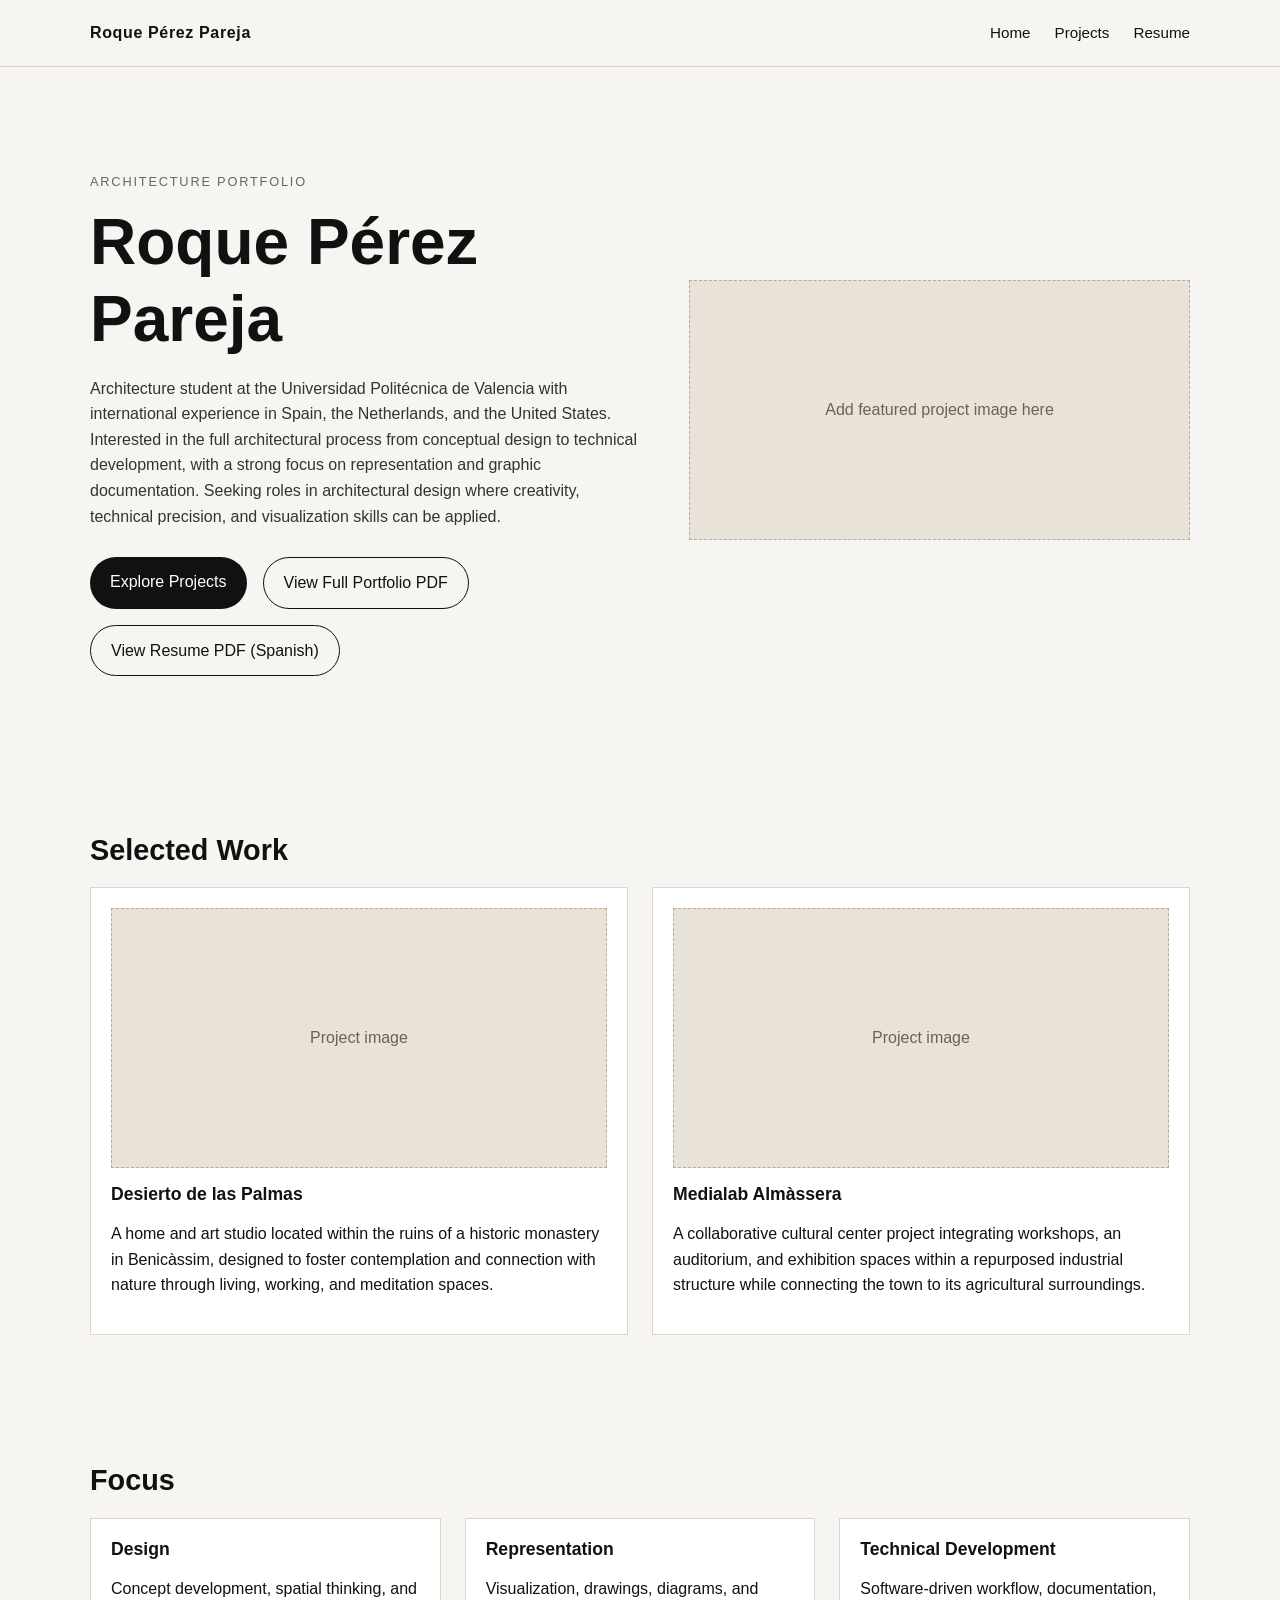
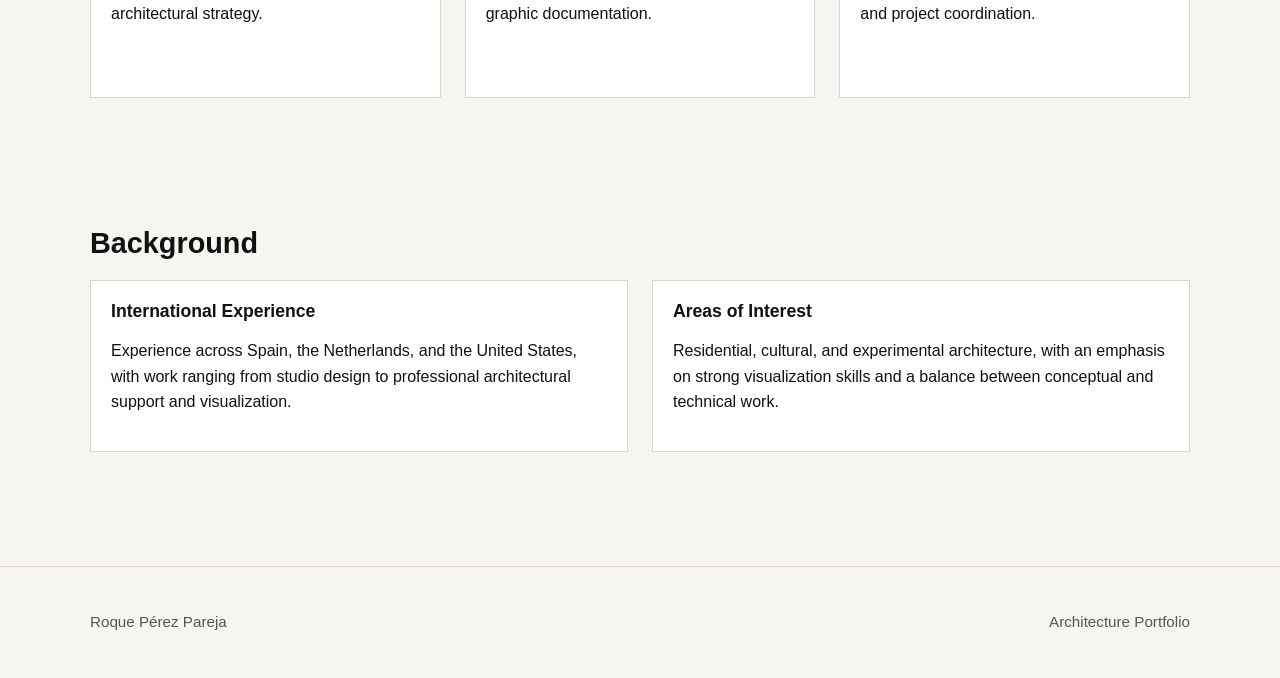
==== index.html @ c426b6fa "Initial portfolio site" ====
<!DOCTYPE html>
<html lang="en">
<head>
  <meta charset="UTF-8" />
  <meta name="viewport" content="width=device-width, initial-scale=1.0" />
  <title>Roque Pérez Pareja | Architecture Portfolio</title>
  <link rel="stylesheet" href="style.css" />
</head>
<body>
  <header class="site-header">
    <div class="container nav">
      <div class="logo">Roque Pérez Pareja</div>
      <nav>
        <a href="index.html">Home</a>
        <a href="projects.html">Projects</a>
        <a href="resume.html">Resume</a>
      </nav>
    </div>
  </header>

  <main>
    <section class="hero container">
      <div class="hero-text">
        <p class="eyebrow">Architecture Portfolio</p>
        <h1>Roque Pérez Pareja</h1>
        <p class="intro">
          Architecture student at the Universidad Politécnica de Valencia with international
          experience in Spain, the Netherlands, and the United States. Interested in the full
          architectural process from conceptual design to technical development, with a strong
          focus on representation and graphic documentation. Seeking roles in architectural
          design where creativity, technical precision, and visualization skills can be applied.
        </p>

        <div class="hero-buttons">
              <a class="button" href="projects.html">Explore Projects</a>
              <a class="button button-secondary" href="portfolio/Roque_Perez_Pareja_Portfolio.pdf" target="_blank" rel="noopener noreferrer">
                View Full Portfolio PDF
            </a>
            <a class="button button-secondary" href="resume/Roque_Perez_Pareja_Resume_Espanol.pdf" target="_blank" rel="noopener noreferrer">
                View Resume PDF (Spanish)
            </a>
         </div>
      </div>

      <div class="hero-image placeholder-box">
        Add featured project image here
      </div>
    </section>

    <section class="container section">
      <h2>Selected Work</h2>
      <div class="grid two-column">
        <article class="card">
          <div class="card-image placeholder-box">Project image</div>
          <h3>Desierto de las Palmas</h3>
          <p>
            A home and art studio located within the ruins of a historic monastery in
            Benicàssim, designed to foster contemplation and connection with nature through
            living, working, and meditation spaces.
          </p>
        </article>

        <article class="card">
          <div class="card-image placeholder-box">Project image</div>
          <h3>Medialab Almàssera</h3>
          <p>
            A collaborative cultural center project integrating workshops, an auditorium,
            and exhibition spaces within a repurposed industrial structure while connecting
            the town to its agricultural surroundings.
          </p>
        </article>
      </div>
    </section>

    <section class="container section">
      <h2>Focus</h2>
      <div class="grid three-column">
        <div class="card small-card">
          <h3>Design</h3>
          <p>Concept development, spatial thinking, and architectural strategy.</p>
        </div>
        <div class="card small-card">
          <h3>Representation</h3>
          <p>Visualization, drawings, diagrams, and graphic documentation.</p>
        </div>
        <div class="card small-card">
          <h3>Technical Development</h3>
          <p>Software-driven workflow, documentation, and project coordination.</p>
        </div>
      </div>
    </section>

    <section class="container section">
      <h2>Background</h2>
      <div class="grid two-column">
        <div class="card">
          <h3>International Experience</h3>
          <p>
            Experience across Spain, the Netherlands, and the United States, with work ranging
            from studio design to professional architectural support and visualization.
          </p>
        </div>

        <div class="card">
          <h3>Areas of Interest</h3>
          <p>
            Residential, cultural, and experimental architecture, with an emphasis on strong
            visualization skills and a balance between conceptual and technical work.
          </p>
        </div>
      </div>
    </section>
  </main>

  <footer class="site-footer">
    <div class="container footer-content">
      <p>Roque Pérez Pareja</p>
      <p>Architecture Portfolio</p>
    </div>
  </footer>
</body>
</html>
---- style.css ----
* {
  box-sizing: border-box;
}

body {
  margin: 0;
  font-family: Arial, Helvetica, sans-serif;
  color: #111;
  background: #f7f5f1;
  line-height: 1.6;
}

img {
  max-width: 100%;
  display: block;
}

a {
  color: inherit;
  text-decoration: none;
}

.container {
  width: min(1100px, 92%);
  margin: 0 auto;
}

.site-header {
  background: #f7f5f1;
  border-bottom: 1px solid #ddd6cc;
  position: sticky;
  top: 0;
}

.nav {
  display: flex;
  justify-content: space-between;
  align-items: center;
  padding: 20px 0;
}

.logo {
  font-size: 1rem;
  font-weight: 700;
  letter-spacing: 0.04em;
}

nav {
  display: flex;
  gap: 24px;
}

nav a {
  font-size: 0.95rem;
}

nav a:hover {
  opacity: 0.65;
}

.hero {
  min-height: 78vh;
  display: grid;
  grid-template-columns: 1.1fr 1fr;
  gap: 48px;
  align-items: center;
  padding: 60px 0;
}

.eyebrow {
  text-transform: uppercase;
  letter-spacing: 0.14em;
  font-size: 0.8rem;
  color: #666;
  margin-bottom: 12px;
}

h1, h2, h3 {
  margin-top: 0;
  line-height: 1.2;
}

h1 {
  font-size: clamp(2.2rem, 5vw, 4.5rem);
  margin-bottom: 18px;
}

h2 {
  font-size: 1.8rem;
  margin-bottom: 20px;
}

h3 {
  font-size: 1.1rem;
  margin-bottom: 10px;
}

.intro,
.page-intro {
  max-width: 700px;
  color: #333;
}

.hero-buttons {
  display: flex;
  gap: 16px;
  margin-top: 28px;
  flex-wrap: wrap;
}

.button {
  background: #111;
  color: #fff;
  padding: 12px 20px;
  border-radius: 999px;
  display: inline-block;
  transition: all 0.25s ease;
}

.button:hover {
  background: #333;
  transform: translateY(-2px);
}

.button-secondary {
  background: transparent;
  color: #111;
  border: 1px solid #111;
  transition: all 0.25s ease;
}

.button-secondary:hover {
  background: #111;
  color: #fff;
  transform: translateY(-2px);
}

.section {
  padding: 64px 0;
}

.grid {
  display: grid;
  gap: 24px;
}

.two-column {
  grid-template-columns: repeat(2, minmax(0, 1fr));
}

.three-column {
  grid-template-columns: repeat(3, minmax(0, 1fr));
}

.card {
  background: #fff;
  border: 1px solid #ddd6cc;
  padding: 20px;
}

.small-card {
  min-height: 180px;
}

.card-image,
.project-image,
.hero-image {
  width: 100%;
  min-height: 260px;
  margin-bottom: 16px;
}

.placeholder-box {
  background: #e8e2d9;
  color: #6a6258;
  display: flex;
  align-items: center;
  justify-content: center;
  text-align: center;
  padding: 24px;
  border: 1px dashed #b8aa98;
}

.project-block {
  display: grid;
  grid-template-columns: 1fr 1fr;
  gap: 32px;
  margin-top: 48px;
  padding-top: 32px;
  border-top: 1px solid #ddd6cc;
}

.project-block:first-of-type {
  margin-top: 24px;
}

.project-meta {
  text-transform: uppercase;
  letter-spacing: 0.1em;
  font-size: 0.78rem;
  color: #666;
  margin-bottom: 12px;
}

.resume-section {
  margin-top: 52px;
}

.resume-item {
  margin-bottom: 28px;
}

.skills-grid {
  display: grid;
  grid-template-columns: repeat(2, minmax(0, 1fr));
  gap: 24px;
}

.site-footer {
  border-top: 1px solid #ddd6cc;
  margin-top: 50px;
  padding: 28px 0;
}

.footer-content {
  display: flex;
  justify-content: space-between;
  gap: 20px;
  flex-wrap: wrap;
  color: #555;
  font-size: 0.95rem;
}

@media (max-width: 850px) {
  .hero,
  .project-block,
  .two-column,
  .three-column,
  .skills-grid {
    grid-template-columns: 1fr;
  }

  .nav {
    flex-direction: column;
    align-items: flex-start;
    gap: 14px;
  }

  nav {
    gap: 16px;
    flex-wrap: wrap;
  }

  .hero {
    min-height: auto;
    padding: 40px 0;
  }
}

.project-list {
  padding-top: 0;
}

.featured-project {
  margin-top: 0;
}

.reverse .project-image {
  order: 2;
}

.reverse .project-info {
  order: 1;
}

.project-info h2 {
  margin-bottom: 14px;
}

.project-info p {
  margin-bottom: 14px;
  max-width: 650px;
}

.featured-project .project-image {
  min-height: 380px;
}

@media (max-width: 850px) {
  .reverse .project-image,
  .reverse .project-info {
    order: unset;
  }

  .featured-project .project-image {
    min-height: 260px;
  }
}
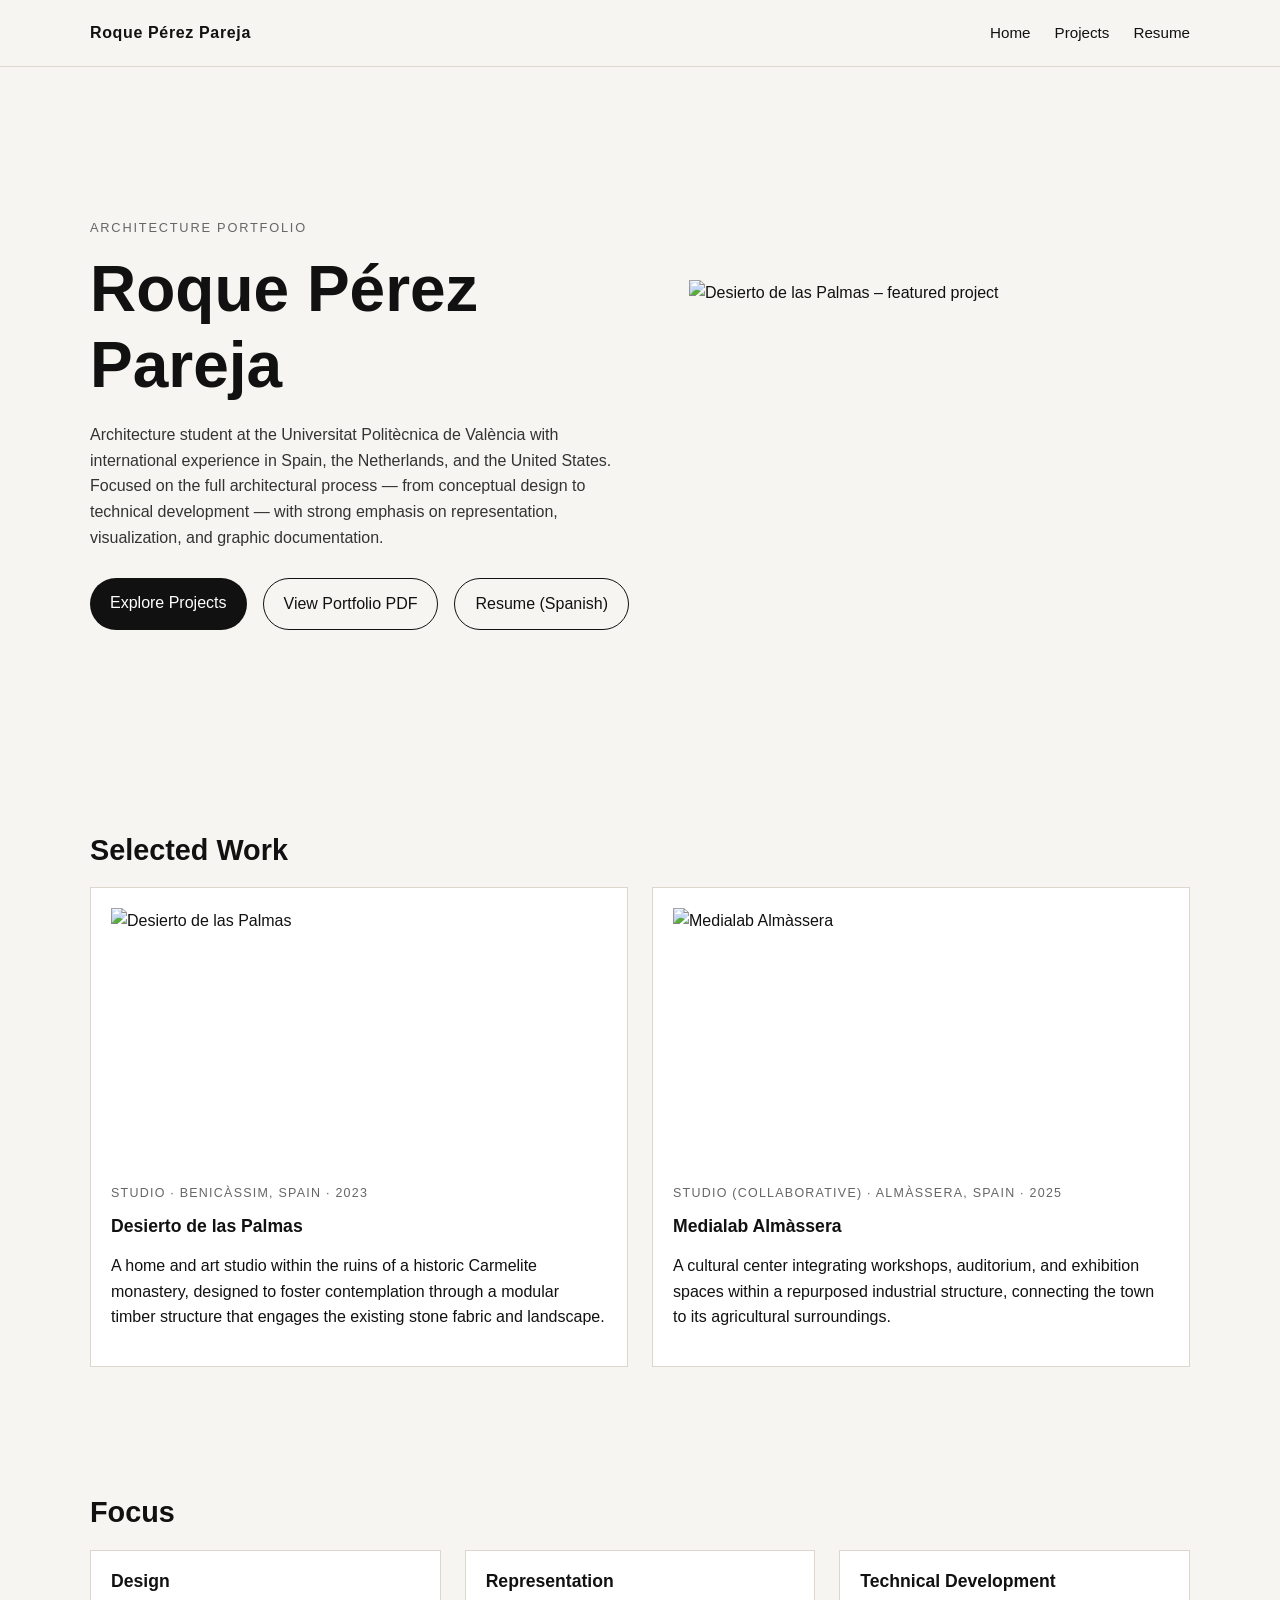
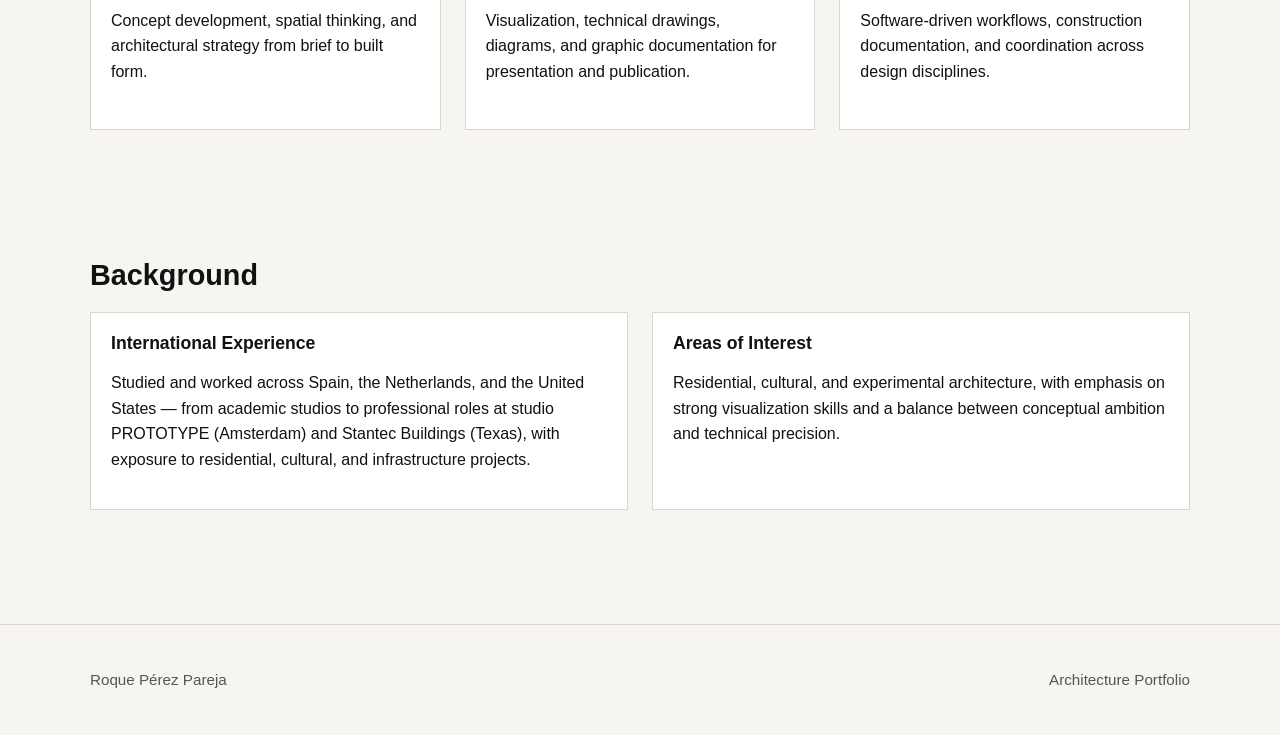
==== commit 0f9a3969: "Update images on main page" ====
--- a/index.html
+++ b/index.html
@@ -11,7 +11,7 @@
     <div class="container nav">
       <div class="logo">Roque Pérez Pareja</div>
       <nav>
-        <a href="index.html">Home</a>
+        <a href="index.html" class="nav-active">Home</a>
         <a href="projects.html">Projects</a>
         <a href="resume.html">Resume</a>
       </nav>
@@ -22,28 +22,26 @@
     <section class="hero container">
       <div class="hero-text">
         <p class="eyebrow">Architecture Portfolio</p>
-        <h1>Roque Pérez Pareja</h1>
+        <h1>Roque Pérez<br>Pareja</h1>
         <p class="intro">
-          Architecture student at the Universidad Politécnica de Valencia with international
-          experience in Spain, the Netherlands, and the United States. Interested in the full
-          architectural process from conceptual design to technical development, with a strong
-          focus on representation and graphic documentation. Seeking roles in architectural
-          design where creativity, technical precision, and visualization skills can be applied.
+          Architecture student at the Universitat Politècnica de València with international experience
+          in Spain, the Netherlands, and the United States. Focused on the full architectural process —
+          from conceptual design to technical development — with strong emphasis on representation,
+          visualization, and graphic documentation.
         </p>
-
         <div class="hero-buttons">
-              <a class="button" href="projects.html">Explore Projects</a>
-              <a class="button button-secondary" href="portfolio/Roque_Perez_Pareja_Portfolio.pdf" target="_blank" rel="noopener noreferrer">
-                View Full Portfolio PDF
-            </a>
-            <a class="button button-secondary" href="resume/Roque_Perez_Pareja_Resume_Espanol.pdf" target="_blank" rel="noopener noreferrer">
-                View Resume PDF (Spanish)
-            </a>
-         </div>
+          <a class="button" href="projects.html">Explore Projects</a>
+          <a class="button button-secondary" href="portfolio/Roque_Perez_Pareja_Portfolio.pdf" target="_blank" rel="noopener noreferrer">
+            View Portfolio PDF
+          </a>
+          <a class="button button-secondary" href="resume/Roque_Perez_Pareja_Resume_Espanol.pdf" target="_blank" rel="noopener noreferrer">
+            Resume (Spanish)
+          </a>
+        </div>
       </div>
 
-      <div class="hero-image placeholder-box">
-        Add featured project image here
+      <div class="hero-image">
+        <img src="images/desierto-de-las-palmas/main.png" alt="Desierto de las Palmas – featured project" />
       </div>
     </section>
 
@@ -51,22 +49,27 @@
       <h2>Selected Work</h2>
       <div class="grid two-column">
         <article class="card">
-          <div class="card-image placeholder-box">Project image</div>
+          <div class="card-image">
+            <img src="images/desierto-de-las-palmas/main.png" alt="Desierto de las Palmas" />
+          </div>
+          <p class="project-meta">Studio · Benicàssim, Spain · 2023</p>
           <h3>Desierto de las Palmas</h3>
           <p>
-            A home and art studio located within the ruins of a historic monastery in
-            Benicàssim, designed to foster contemplation and connection with nature through
-            living, working, and meditation spaces.
+            A home and art studio within the ruins of a historic Carmelite monastery,
+            designed to foster contemplation through a modular timber structure that engages
+            the existing stone fabric and landscape.
           </p>
         </article>
 
         <article class="card">
-          <div class="card-image placeholder-box">Project image</div>
+          <div class="card-image">
+            <img src="images/medialab-almasera/isometric-section.png" alt="Medialab Almàssera" />
+          </div>
+          <p class="project-meta">Studio (Collaborative) · Almàssera, Spain · 2025</p>
           <h3>Medialab Almàssera</h3>
           <p>
-            A collaborative cultural center project integrating workshops, an auditorium,
-            and exhibition spaces within a repurposed industrial structure while connecting
-            the town to its agricultural surroundings.
+            A cultural center integrating workshops, auditorium, and exhibition spaces within
+            a repurposed industrial structure, connecting the town to its agricultural surroundings.
           </p>
         </article>
       </div>
@@ -77,15 +80,15 @@
       <div class="grid three-column">
         <div class="card small-card">
           <h3>Design</h3>
-          <p>Concept development, spatial thinking, and architectural strategy.</p>
+          <p>Concept development, spatial thinking, and architectural strategy from brief to built form.</p>
         </div>
         <div class="card small-card">
           <h3>Representation</h3>
-          <p>Visualization, drawings, diagrams, and graphic documentation.</p>
+          <p>Visualization, technical drawings, diagrams, and graphic documentation for presentation and publication.</p>
         </div>
         <div class="card small-card">
           <h3>Technical Development</h3>
-          <p>Software-driven workflow, documentation, and project coordination.</p>
+          <p>Software-driven workflows, construction documentation, and coordination across design disciplines.</p>
         </div>
       </div>
     </section>
@@ -96,16 +99,16 @@
         <div class="card">
           <h3>International Experience</h3>
           <p>
-            Experience across Spain, the Netherlands, and the United States, with work ranging
-            from studio design to professional architectural support and visualization.
+            Studied and worked across Spain, the Netherlands, and the United States — from academic studios
+            to professional roles at studio PROTOTYPE (Amsterdam) and Stantec Buildings (Texas), with
+            exposure to residential, cultural, and infrastructure projects.
           </p>
         </div>
-
         <div class="card">
           <h3>Areas of Interest</h3>
           <p>
-            Residential, cultural, and experimental architecture, with an emphasis on strong
-            visualization skills and a balance between conceptual and technical work.
+            Residential, cultural, and experimental architecture, with emphasis on strong visualization
+            skills and a balance between conceptual ambition and technical precision.
           </p>
         </div>
       </div>
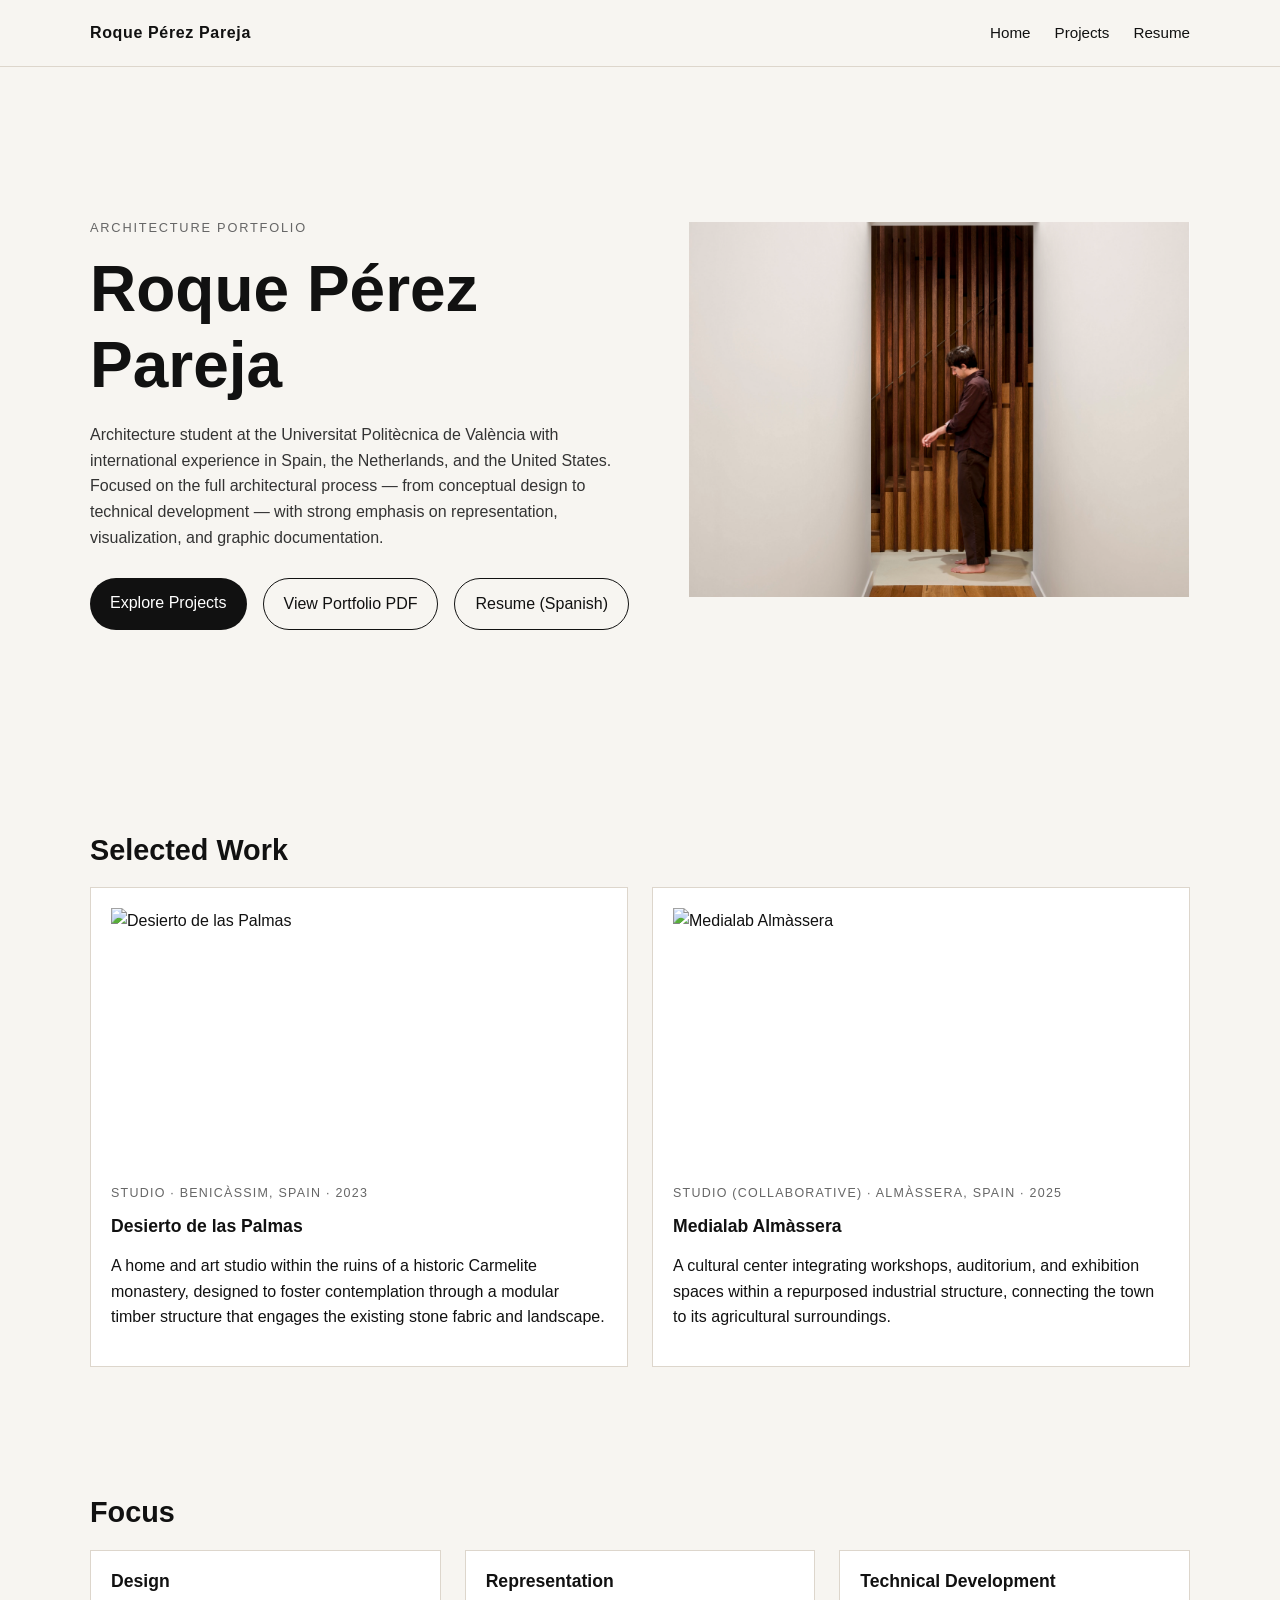
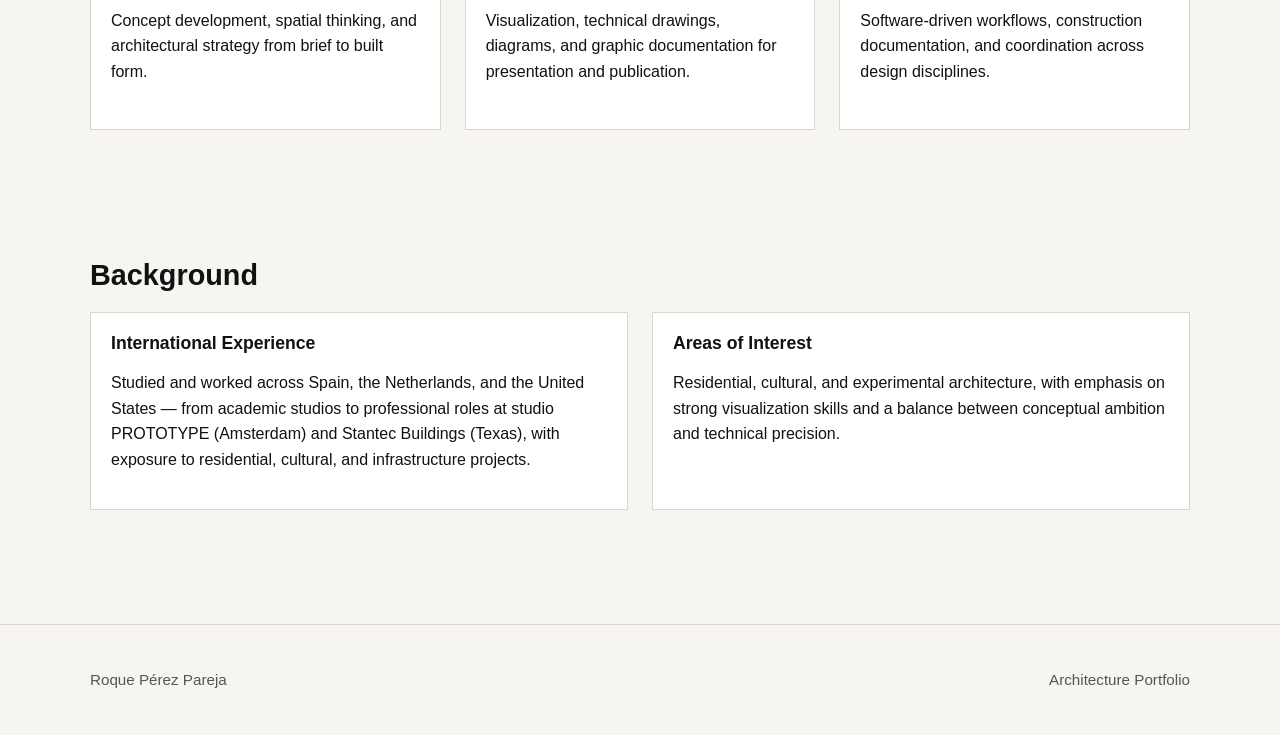
==== commit 9ca1dd6c: "Update hero image to portrait" ====
--- a/index.html
+++ b/index.html
@@ -41,7 +41,7 @@
       </div>
 
       <div class="hero-image">
-        <img src="images/desierto-de-las-palmas/main.png" alt="Desierto de las Palmas – featured project" />
+        <img src="images/main.png" alt="Roque portrait" />
       </div>
     </section>
 
